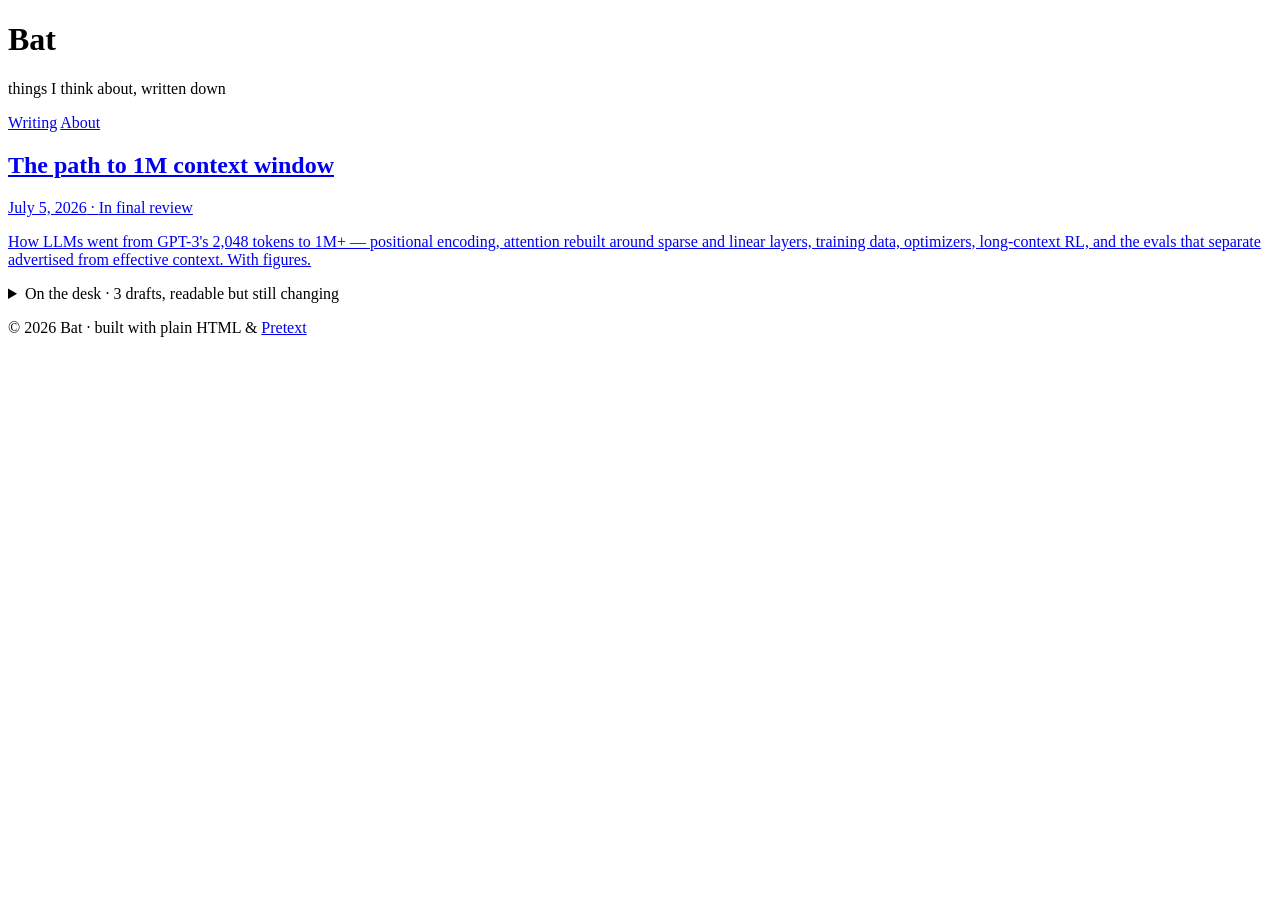
==== index.html @ 10abec42 "Take down Forward Deployed Engineering post" ====
<!DOCTYPE html>
<html lang="en">
<head>
  <meta charset="UTF-8" />
  <meta name="viewport" content="width=device-width, initial-scale=1.0" />
  <title>Bat — Notes</title>
  <meta name="description" content="Personal notes and writing by Bat." />
  <link rel="stylesheet" href="style.css?v=10" />
</head>
<body>
  <header class="hero">
    <h1 class="site-title">Bat</h1>
    <!-- Pretext enhances this tagline into freely-arranged text.
         If JS is off, the plain text below still reads fine. -->
    <p id="pretext-hero" class="tagline" data-text="things I think about, written down">things I think about, written down</p>
  </header>

  <main>
    <nav class="topnav">
      <a href="index.html" aria-current="page">Writing</a>
      <a href="about.html">About</a>
    </nav>

    <section class="post-list published" aria-label="Posts">
      <article class="post-link">
        <a href="posts/path-to-1m-context.html">
          <h2>The path to 1M context window</h2>
          <p class="meta"><time datetime="2026-07-05">July 5, 2026</time> · <span class="status status-review">In final review</span></p>
          <p class="excerpt">How LLMs went from GPT-3's 2,048 tokens to 1M+ — positional encoding, attention rebuilt around sparse and linear layers, training data, optimizers, long-context RL, and the evals that separate advertised from effective context. With figures.</p>
        </a>
      </article>
    </section>

    <details class="desk">
      <summary>On the desk <span class="desk-note">· 3 drafts, readable but still changing</span></summary>

      <article class="post-link">
        <a href="posts/harness-in-the-weights.html">
          <h2>The harness in the weights</h2>
          <p class="meta"><time datetime="2026-07-17">July 17, 2026</time> · <span class="status">Draft — n = 1 per cell, expanding samples</span></p>
          <p class="excerpt">Can you see loop training in a reasoning chain? 18 runs of Kimi K3 vs K2.6 across one-shot, bare continuation, and a Ralph-style stop-hook loop: a hidden ~86-token harness template, a hallucinated file workspace, opposite reasoning-budget curves — and a Busted section for the three findings my own audit killed. Five figures.</p>
        </a>
      </article>

      <article class="post-link">
        <a href="posts/two-claudes-in-a-bare-shell.html">
          <h2>Two Claudes in a bare shell</h2>
          <p class="meta"><time datetime="2026-06-12">June 12, 2026</time> · interactive · <span class="status">Draft — still collecting data</span></p>
          <p class="excerpt">Put five frontier models in a bare shell — one bash command per turn — and they split into dreamers, workers, pragmatists, and grinders. Early data from a benchmark I'm building: confabulated completions, verification habits, long-range recall, with interactive charts.</p>
        </a>
      </article>

      <article class="post-link">
        <a href="posts/inside-the-agent-loop.html">
          <h2>Inside the agent loop</h2>
          <p class="meta"><time datetime="2026-06-10">June 10, 2026</time> · <span class="status">Draft — still collecting literature</span></p>
          <p class="excerpt">A step-by-step walk through what a coding agent actually does between your prompt and its reply — context assembly, streaming, mid-flight tool execution, compaction, and the decision to loop again. Adapted from an interactive demo.</p>
        </a>
      </article>
    </details>
  </main>

  <footer>
    <p>© <span id="year">2026</span> Bat · built with plain HTML &amp; <a href="https://github.com/chenglou/pretext">Pretext</a></p>
  </footer>

  <script>document.getElementById('year').textContent = new Date().getFullYear();</script>
  <script type="module" src="js/pretext-hero.js"></script>
</body>
</html>
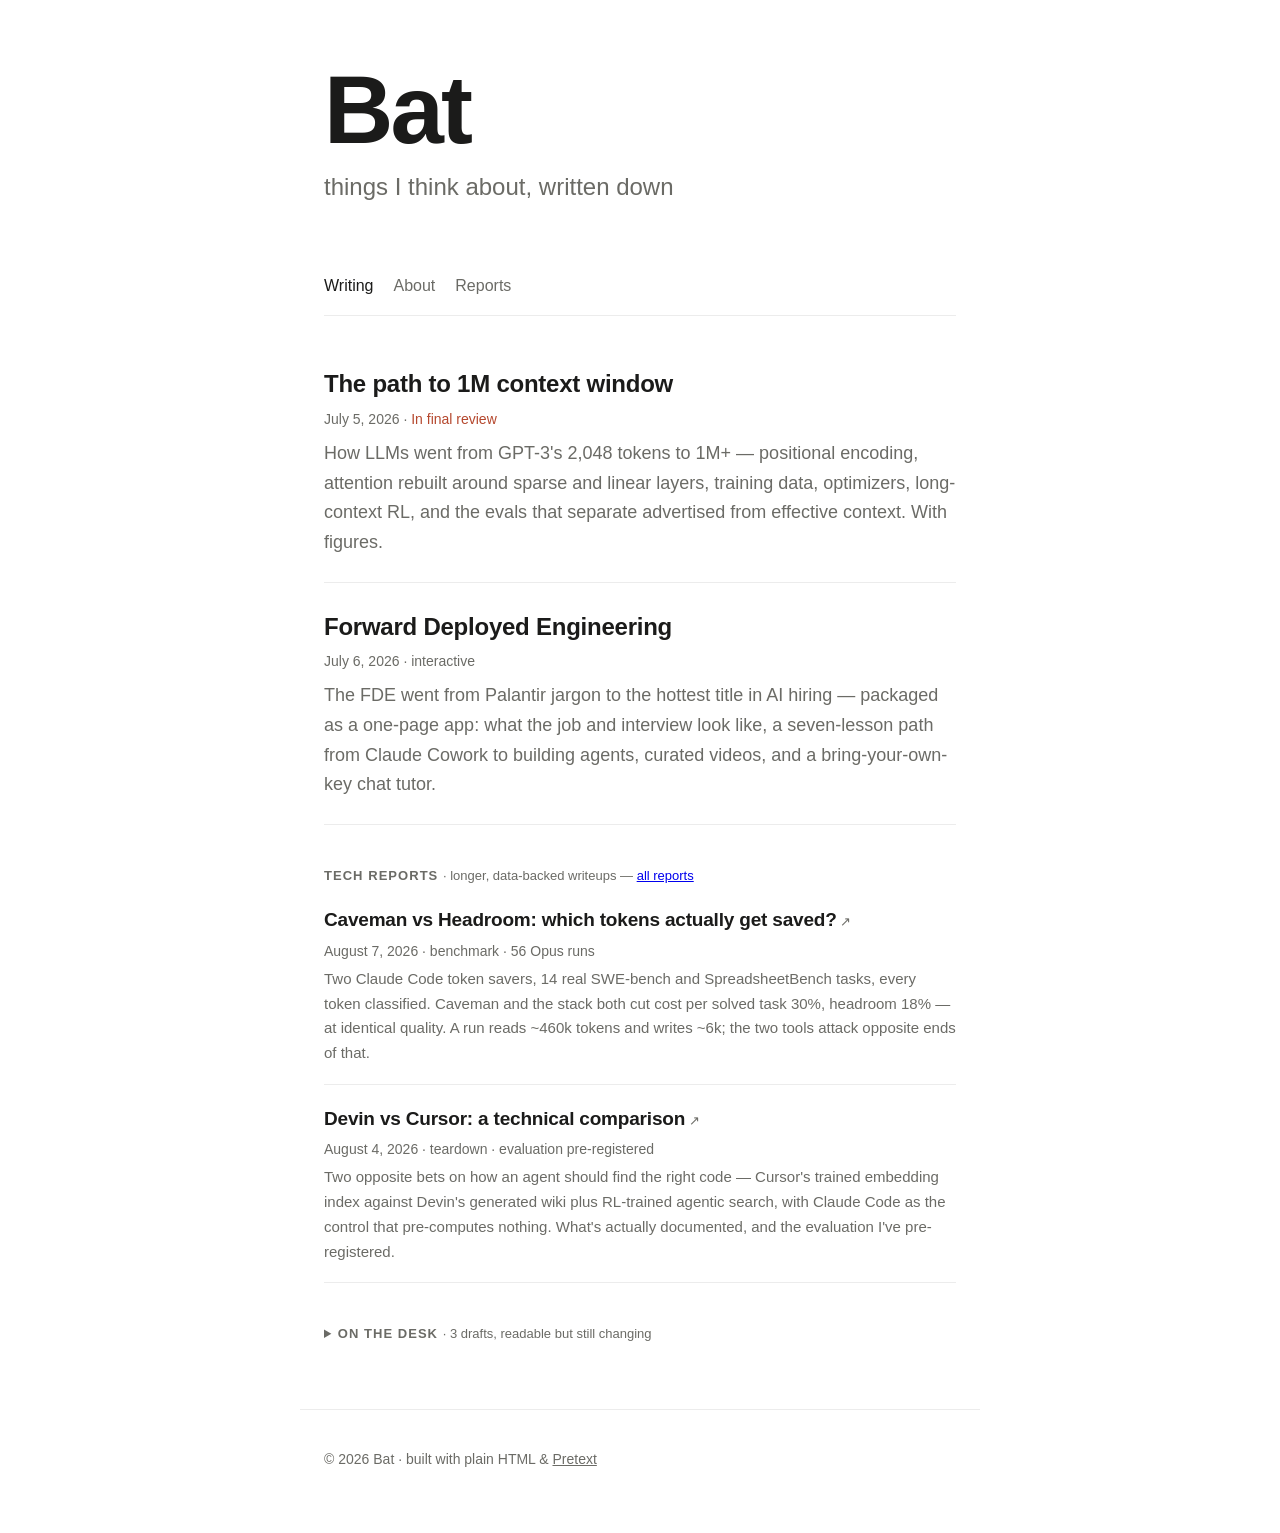
==== commit 7e970268: "Link the tech-report site from the blog Add a Reports nav entry and a 'Tech reports' section between" ====
--- a/index.html
+++ b/index.html
@@ -5,7 +5,7 @@
   <meta name="viewport" content="width=device-width, initial-scale=1.0" />
   <title>Bat — Notes</title>
   <meta name="description" content="Personal notes and writing by Bat." />
-  <link rel="stylesheet" href="style.css?v=10" />
+  <link rel="stylesheet" href="style.css?v=11" />
 </head>
 <body>
   <header class="hero">
@@ -19,6 +19,7 @@
     <nav class="topnav">
       <a href="index.html" aria-current="page">Writing</a>
       <a href="about.html">About</a>
+      <a href="https://brandeispatrick.github.io/tech-report/">Reports</a>
     </nav>
 
     <section class="post-list published" aria-label="Posts">
@@ -27,6 +28,34 @@
           <h2>The path to 1M context window</h2>
           <p class="meta"><time datetime="2026-07-05">July 5, 2026</time> · <span class="status status-review">In final review</span></p>
           <p class="excerpt">How LLMs went from GPT-3's 2,048 tokens to 1M+ — positional encoding, attention rebuilt around sparse and linear layers, training data, optimizers, long-context RL, and the evals that separate advertised from effective context. With figures.</p>
+        </a>
+      </article>
+
+      <article class="post-link">
+        <a href="posts/from-zero-to-forward-deployed.html">
+          <h2>Forward Deployed Engineering</h2>
+          <p class="meta"><time datetime="2026-07-06">July 6, 2026</time> · interactive</p>
+          <p class="excerpt">The FDE went from Palantir jargon to the hottest title in AI hiring — packaged as a one-page app: what the job and interview look like, a seven-lesson path from Claude Cowork to building agents, curated videos, and a bring-your-own-key chat tutor.</p>
+        </a>
+      </article>
+    </section>
+
+    <section class="reports" aria-label="Tech reports">
+      <h2 class="section-label">Tech reports <span class="section-note">· longer, data-backed writeups — <a href="https://brandeispatrick.github.io/tech-report/">all reports</a></span></h2>
+
+      <article class="post-link">
+        <a href="https://brandeispatrick.github.io/tech-report/skill-gym/">
+          <h2>Caveman vs Headroom: which tokens actually get saved?</h2>
+          <p class="meta"><time datetime="2026-08-07">August 7, 2026</time> · benchmark · 56 Opus runs</p>
+          <p class="excerpt">Two Claude Code token savers, 14 real SWE-bench and SpreadsheetBench tasks, every token classified. Caveman and the stack both cut cost per solved task 30%, headroom 18% — at identical quality. A run reads ~460k tokens and writes ~6k; the two tools attack opposite ends of that.</p>
+        </a>
+      </article>
+
+      <article class="post-link">
+        <a href="https://brandeispatrick.github.io/tech-report/devin-vs-cursor/">
+          <h2>Devin vs Cursor: a technical comparison</h2>
+          <p class="meta"><time datetime="2026-08-04">August 4, 2026</time> · teardown · evaluation pre-registered</p>
+          <p class="excerpt">Two opposite bets on how an agent should find the right code — Cursor's trained embedding index against Devin's generated wiki plus RL-trained agentic search, with Claude Code as the control that pre-computes nothing. What's actually documented, and the evaluation I've pre-registered.</p>
         </a>
       </article>
     </section>
--- a/style.css
+++ b/style.css
@@ -0,0 +1,220 @@
+/* ---------------------------------------------------------------
+   Bat — Notes
+   Plain, fast, responsive. No framework, no build step.
+   Readable column + system fonts = instant load on any device.
+   --------------------------------------------------------------- */
+
+:root {
+  --bg: #ffffff;
+  --fg: #1b1b1a;
+  --muted: #6b6b66;
+  --accent: #b5482e;
+  --link: #2f6f7a;
+  --link-soft: rgba(47,111,122,.38);
+  --rule: #ececec;
+  --maxw: 680px;
+  --font: -apple-system, BlinkMacSystemFont, "Segoe UI", Roboto, Helvetica, Arial, sans-serif;
+  --serif: Georgia, "Times New Roman", serif;
+}
+
+/* Always light/white — force it even if the OS is in dark mode. */
+:root { color-scheme: light; }
+
+* { box-sizing: border-box; }
+
+html { -webkit-text-size-adjust: 100%; }
+
+body {
+  margin: 0;
+  background: var(--bg);
+  color: var(--fg);
+  font-family: var(--font);
+  font-size: 18px;
+  line-height: 1.65;
+  -webkit-font-smoothing: antialiased;
+  text-rendering: optimizeLegibility;
+}
+
+main, .hero, footer { max-width: var(--maxw); margin: 0 auto; padding: 0 24px; }
+
+/* Article pages: tuned for reading, not for filling the screen.
+   ~700px measure ≈ 70 chars/line, 19px text, 1.7 line-height — the
+   typographic sweet spot. Figures may run a little wider than the text. */
+/* Desktop style modeled on lilianweng.github.io (Hugo PaperMod theme):
+   ~720px content column, system sans, 18px body, 1.6 leading, TOC box. */
+body.wide main, body.wide footer { max-width: 768px; }   /* 720px content + 2×24px gutters */
+.article { font-size: 16px; line-height: 1.6; }           /* matches lilianweng.github.io */
+.article p { margin: 0 0 1.2em; }
+.article .dek { font-size: 1.1em; line-height: 1.5; color: var(--muted); }
+/* Content / citation links: same color as the paragraph text, plain underline. */
+.article a { color: var(--fg); text-decoration: underline; text-underline-offset: 2px; text-decoration-thickness: 1px; }
+.article a:hover { text-decoration-thickness: 2px; }
+.article .refs a { color: var(--fg); }
+
+html { scroll-behavior: smooth; }
+:target { scroll-margin-top: 24px; }
+
+/* Table-of-contents box (PaperMod .toc) — compact, muted links */
+.toc { margin: 8px 0 36px; border: 1px solid var(--rule); background: #f6f6f4; border-radius: 8px; padding: 8px 10px; font-size: 14px; line-height: 1.5; }
+.toc > summary { cursor: pointer; font-weight: 600; padding: 4px 8px; color: var(--fg); }
+.toc .inner { margin: 0; padding: 6px 8px 4px; }
+.toc ol { margin: 0; padding-left: 30px; }
+.toc li { margin: 1px 0; }
+.toc .inner a { color: var(--muted); text-decoration: none; }
+.toc .inner a:hover { color: var(--accent); text-decoration: underline; }
+
+/* ---- Hero ---- */
+.hero { padding-top: 64px; padding-bottom: 8px; }
+
+.site-title {
+  font-size: clamp(48px, 12vw, 96px);
+  line-height: 0.95;
+  margin: 0;
+  letter-spacing: -0.03em;
+  font-weight: 800;
+}
+
+.tagline {
+  color: var(--muted);
+  font-size: clamp(18px, 4vw, 24px);
+  margin: 12px 0 0;
+  min-height: 2.4em; /* reserve space so Pretext layout doesn't shift content */
+}
+
+/* Pretext-arranged words get absolutely positioned inside this box */
+.tagline.pretext-ready { position: relative; }
+.tagline .px-word {
+  position: absolute;
+  white-space: nowrap;
+  opacity: 0;
+  transform: translateY(8px) rotate(var(--rot, 0deg));
+  transition: opacity .5s ease, transform .5s ease;
+  transition-delay: var(--delay, 0s);
+}
+.tagline .px-word.in { opacity: 1; transform: translateY(0) rotate(var(--rot, 0deg)); }
+
+@media (prefers-reduced-motion: reduce) {
+  .tagline .px-word { transition: none; }
+}
+
+/* ---- Nav ---- */
+.topnav {
+  display: flex;
+  gap: 20px;
+  margin: 40px 0 8px;
+  padding-bottom: 16px;
+  border-bottom: 1px solid var(--rule);
+  font-size: 16px;
+}
+.topnav a { color: var(--muted); text-decoration: none; }
+.topnav a[aria-current="page"], .topnav a:hover { color: var(--fg); }
+
+/* ---- Post list ---- */
+.post-list { margin: 24px 0 64px; }
+.post-link { padding: 24px 0; border-bottom: 1px solid var(--rule); }
+.post-link a { text-decoration: none; color: inherit; display: block; }
+.post-link h2 { margin: 0 0 4px; font-size: 24px; letter-spacing: -0.01em; }
+.post-link a:hover h2 { color: var(--accent); }
+.post-link .excerpt { margin: 8px 0 0; color: var(--muted); }
+.meta { color: var(--muted); font-size: 14px; margin: 0; }
+/* Status notes: plain text, no pill chrome */
+.status { color: var(--muted); }
+.status-review { color: var(--accent); }
+
+/* ---- On the desk (work in progress, folded by default) ---- */
+.post-list.published { margin-bottom: 8px; }
+.desk { margin: 40px 0 64px; }
+.desk > summary {
+  cursor: pointer;
+  font-size: 13px;
+  font-weight: 600;
+  text-transform: uppercase;
+  letter-spacing: .08em;
+  color: var(--muted);
+}
+.desk > summary:hover { color: var(--fg); }
+.desk > summary .desk-note {
+  font-weight: 400;
+  text-transform: none;
+  letter-spacing: 0;
+}
+.desk .post-link { padding: 18px 0; }
+.desk .post-link h2 { font-size: 19px; }
+.desk .post-link .excerpt { font-size: 15px; margin-top: 4px; }
+
+/* ---- Tech reports (longer writeups, hosted in their own repo) ---- */
+.reports { margin: 40px 0 8px; }
+.reports > .section-label {
+  margin: 0;
+  font-size: 13px;
+  font-weight: 600;
+  text-transform: uppercase;
+  letter-spacing: .08em;
+  color: var(--muted);
+}
+.reports > .section-label .section-note {
+  font-weight: 400;
+  text-transform: none;
+  letter-spacing: 0;
+}
+.reports .post-link { padding: 18px 0; }
+.reports .post-link h2 { font-size: 19px; }
+.reports .post-link .excerpt { font-size: 15px; margin-top: 4px; }
+/* Off-site marker — these open on the reports site, not this one. */
+.reports .post-link h2::after {
+  content: " \2197";
+  font-size: 13px;
+  font-weight: 400;
+  color: var(--muted);
+}
+
+/* ---- Article (post pages) ---- */
+.article { margin: 24px 0 80px; }
+.article h1 { font-size: clamp(30px, 7vw, 42px); line-height: 1.1; letter-spacing: -0.02em; margin: 8px 0 4px; }
+.article .meta { margin-bottom: 32px; }
+.article p { margin: 0 0 20px; }
+.article h2 { margin: 40px 0 12px; font-size: 24px; }
+.article h3 { margin: 32px 0 8px; font-size: 19px; }
+.article a:visited { color: var(--fg); }
+.article blockquote {
+  margin: 24px 0; padding: 4px 20px;
+  border-left: 3px solid var(--rule); color: var(--muted); font-style: italic;
+}
+.article pre {
+  background: rgba(127,127,127,.10); padding: 16px; border-radius: 8px;
+  overflow-x: auto; font-size: 14px; line-height: 1.5;
+}
+.article code { font-family: ui-monospace, SFMono-Regular, Menlo, monospace; font-size: .9em; }
+.article pre code { font-size: inherit; }
+.article img { max-width: 100%; height: auto; border-radius: 8px; }
+
+.backlink { display: inline-block; margin: 0 0 24px; color: var(--muted); text-decoration: none; font-size: 15px; }
+.backlink:hover { color: var(--fg); }
+
+/* ---- Figures ---- */
+/* Figures — small, centered, no border, centered caption (like the reference). */
+.article figure { margin: 30px auto; max-width: 560px; }
+.article figure img { width: 100%; height: auto; display: block; border-radius: 4px; }
+.article figcaption { margin-top: 10px; font-size: 13px; color: var(--muted); line-height: 1.5; text-align: center; }
+.article figcaption b { color: var(--fg); font-weight: 600; }
+
+/* ---- Article extras ---- */
+.dek { font-size: clamp(18px, 4.5vw, 22px); color: var(--muted); line-height: 1.45; margin: 0 0 28px; }
+.article ul, .article ol { margin: 0 0 20px; padding-left: 24px; }
+.article li { margin: 6px 0; }
+.article hr { border: none; border-top: 1px solid var(--rule); margin: 40px 0; }
+.article table { width: 100%; border-collapse: collapse; margin: 24px 0; font-size: 15px; }
+.article th, .article td { text-align: left; padding: 8px 10px; border-bottom: 1px solid var(--rule); vertical-align: top; }
+.article th { font-weight: 600; }
+.refs { font-size: 14px; line-height: 1.55; color: var(--muted); }
+.refs li { margin: 7px 0; }
+.refs a { color: var(--fg); word-break: break-word; }
+.footnote-num { font-size: 0.7em; vertical-align: super; color: var(--accent); text-decoration: none; padding: 0 1px; }
+
+/* ---- Footer ---- */
+footer {
+  border-top: 1px solid var(--rule);
+  padding-top: 24px; padding-bottom: 48px;
+  color: var(--muted); font-size: 14px;
+}
+footer a { color: var(--muted); }
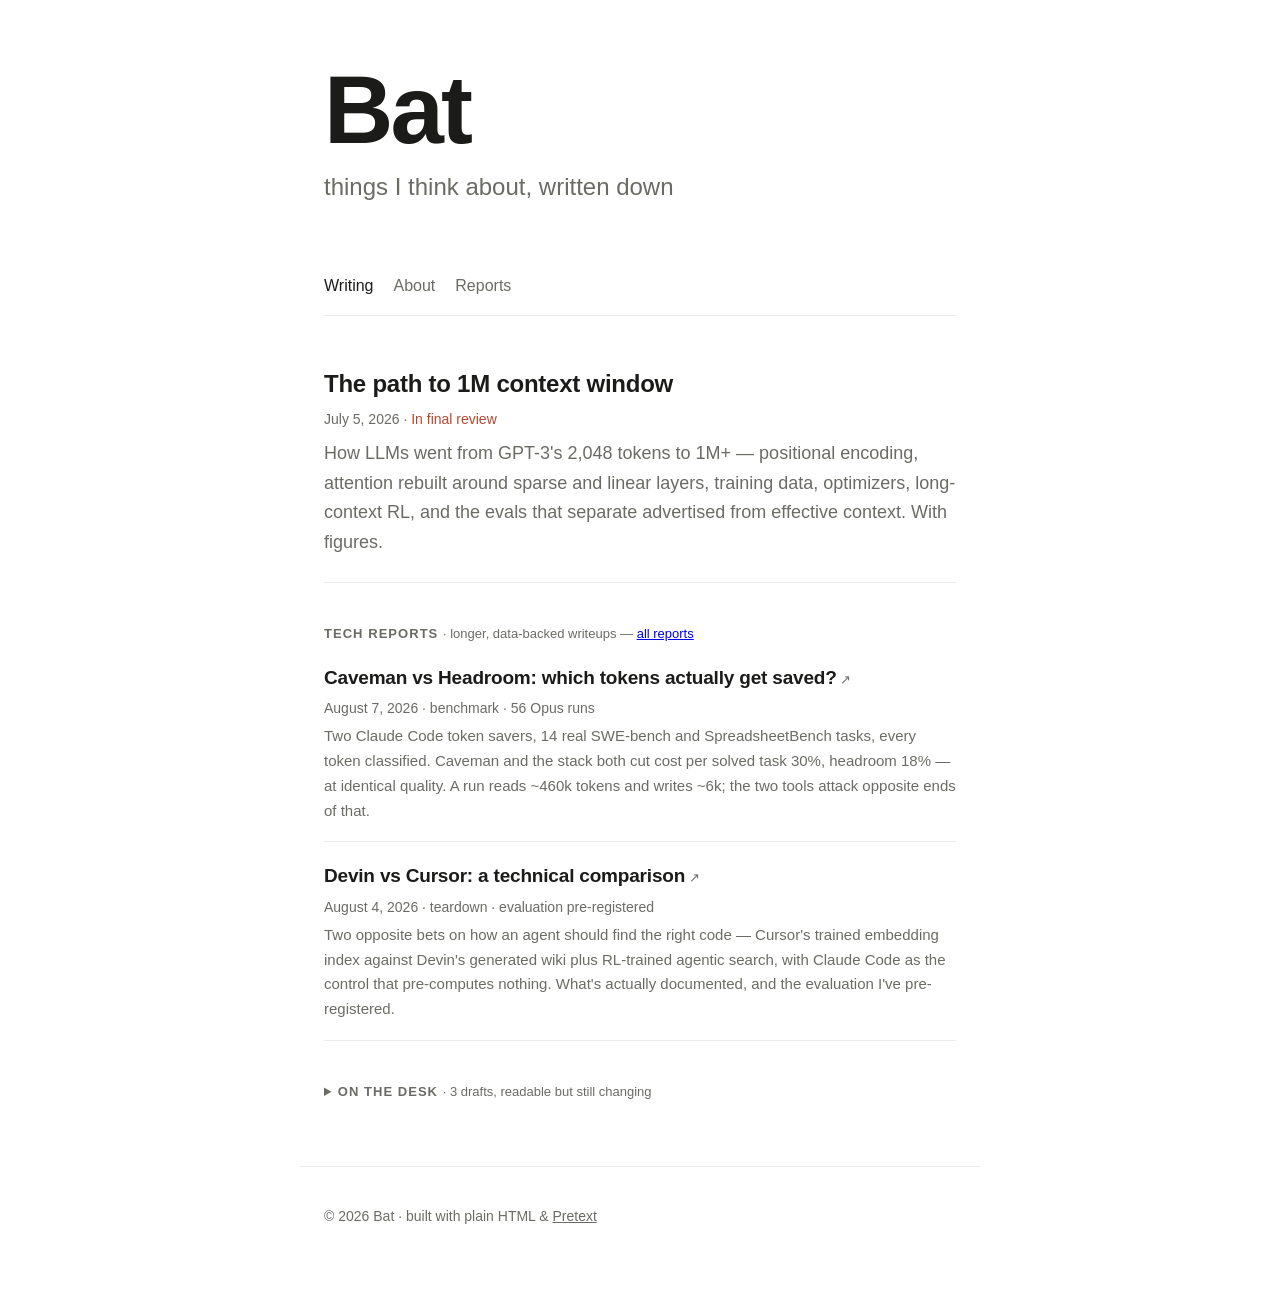
==== commit bd6b10cf: "Merge remote-tracking branch 'origin/main' # Conflicts: #	posts/from-zero-to-forward-deployed.html" ====
--- a/index.html
+++ b/index.html
@@ -28,14 +28,6 @@
           <h2>The path to 1M context window</h2>
           <p class="meta"><time datetime="2026-07-05">July 5, 2026</time> · <span class="status status-review">In final review</span></p>
           <p class="excerpt">How LLMs went from GPT-3's 2,048 tokens to 1M+ — positional encoding, attention rebuilt around sparse and linear layers, training data, optimizers, long-context RL, and the evals that separate advertised from effective context. With figures.</p>
-        </a>
-      </article>
-
-      <article class="post-link">
-        <a href="posts/from-zero-to-forward-deployed.html">
-          <h2>Forward Deployed Engineering</h2>
-          <p class="meta"><time datetime="2026-07-06">July 6, 2026</time> · interactive</p>
-          <p class="excerpt">The FDE went from Palantir jargon to the hottest title in AI hiring — packaged as a one-page app: what the job and interview look like, a seven-lesson path from Claude Cowork to building agents, curated videos, and a bring-your-own-key chat tutor.</p>
         </a>
       </article>
     </section>
